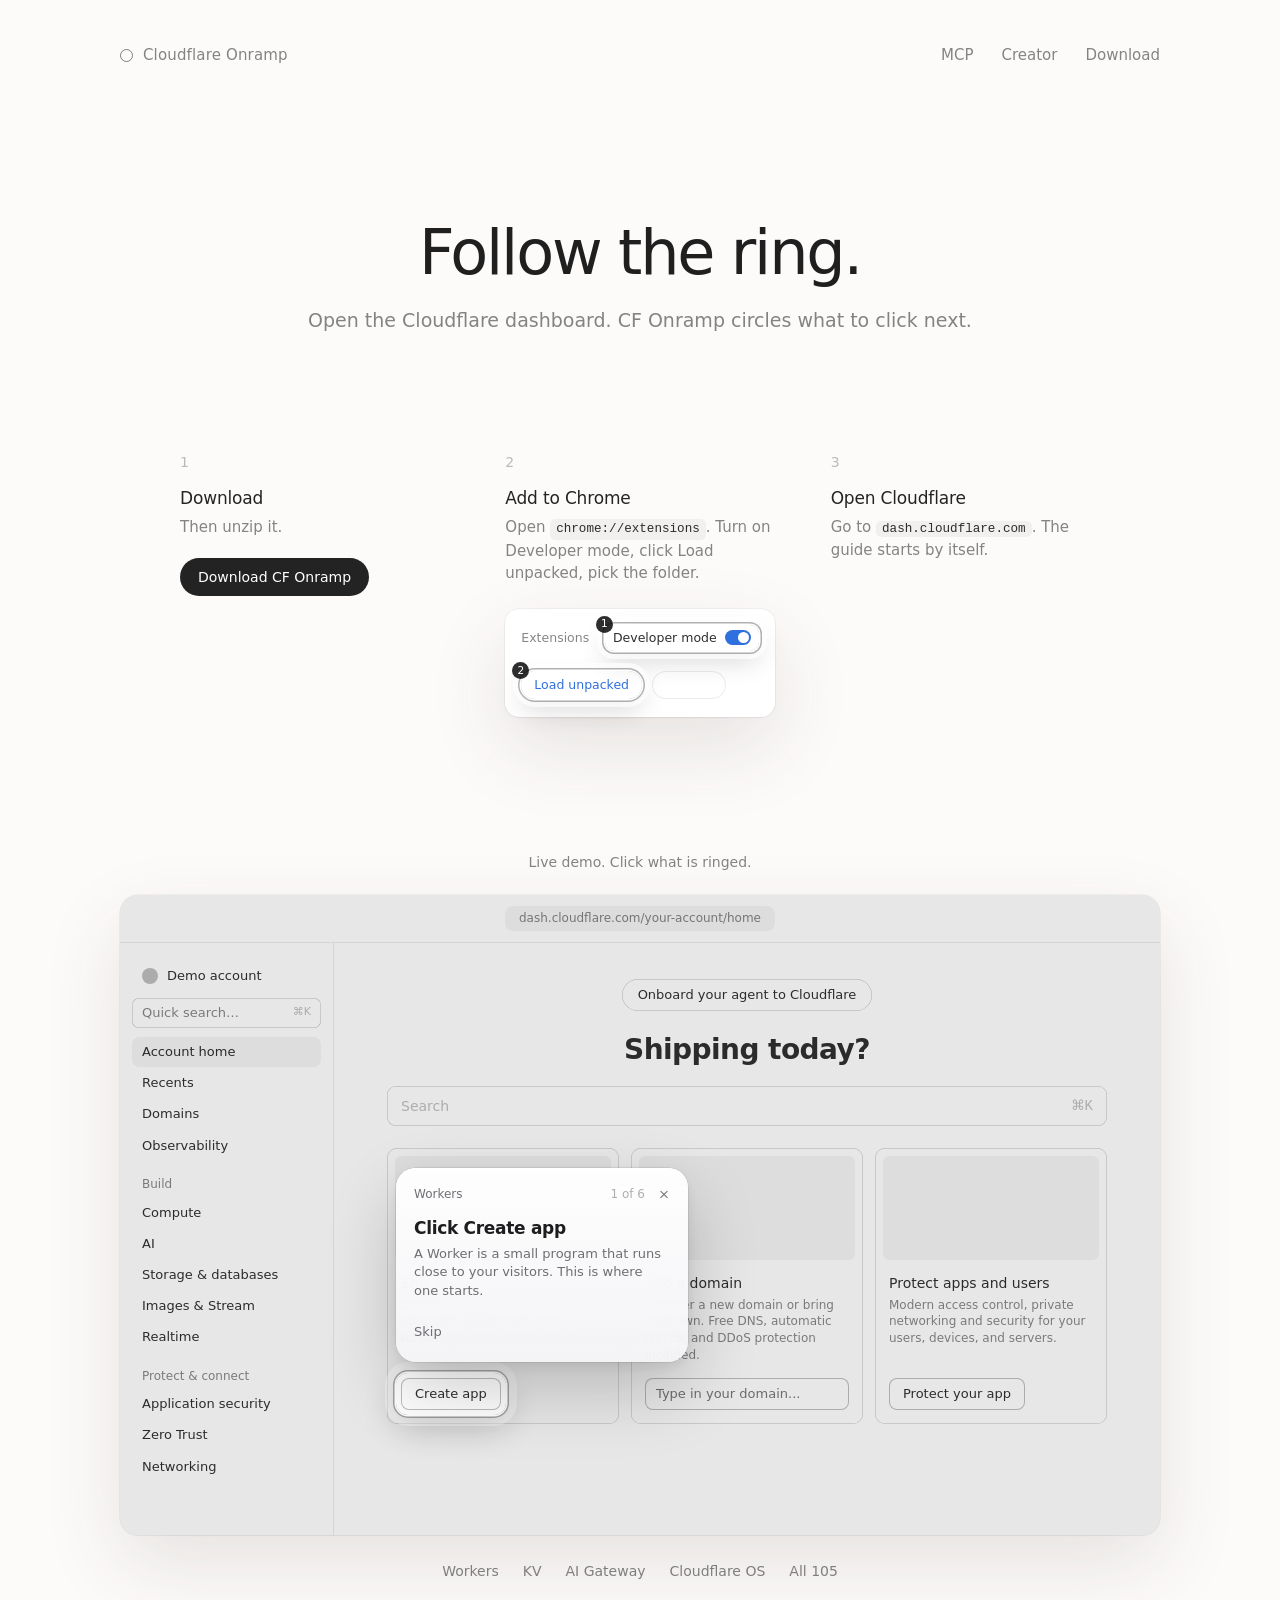
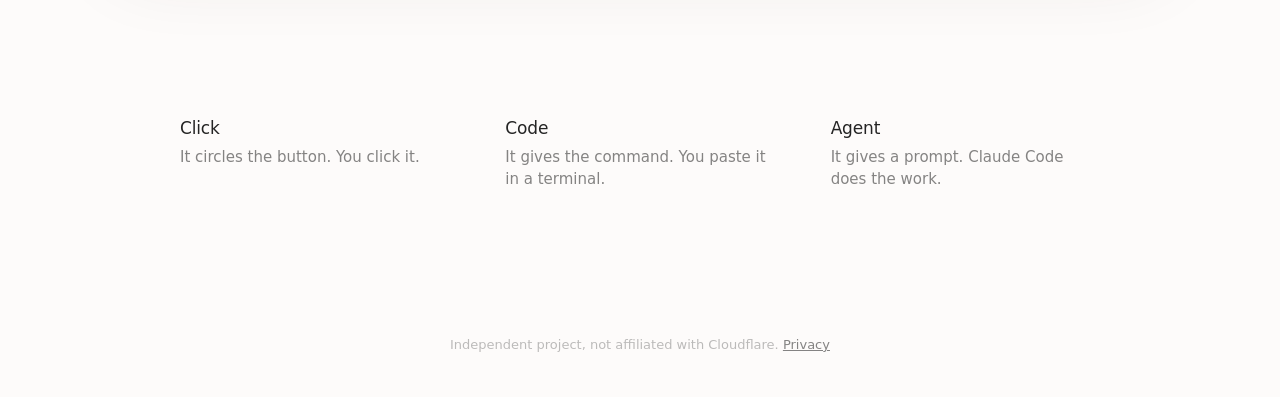
==== index.html @ 6c9c7704 "Publish site" ====
<!doctype html>
<html lang="en">
<head>
<meta charset="utf-8">
<meta name="viewport" content="width=device-width, initial-scale=1">
<meta name="color-scheme" content="light">
<title>Cloudflare Onramp</title>
<meta name="description" content="Open the Cloudflare dashboard. CF Onramp circles what to click next.">
<link rel="icon" href="icons/icon128.png">
<link rel="stylesheet" href="site.css">
</head>
<body>
<header class="nav">
  <a class="brand" href="./"><span class="o"></span>Cloudflare Onramp</a>
  <div class="links">
    <button class="link" id="mcpbtn" aria-expanded="false" aria-controls="mcppop">MCP</button>
    <a class="link" href="https://imjane.top" target="_blank" rel="noopener">Creator</a>
    <a class="link" href="cf-onramp.zip" download>Download</a>
    <div class="pop" id="mcppop" hidden>
      <p>Give Claude Code the same guides. Run once in a terminal.</p>
      <div class="codeblock">
        <pre id="mcp">claude mcp add --transport http onramp /mcp</pre>
        <button class="copyicon" data-copy-from="mcp" aria-label="Copy the command" title="Copy">
          <svg viewBox="0 0 20 20" width="17" height="17" fill="none" stroke="currentColor" stroke-width="1.4" stroke-linecap="round" stroke-linejoin="round" aria-hidden="true"><rect class="a" x="7" y="7" width="9.5" height="9.5" rx="2.2"/><path class="a" d="M13 7V5.7A2.2 2.2 0 0 0 10.8 3.5H5.7A2.2 2.2 0 0 0 3.5 5.7v5.1A2.2 2.2 0 0 0 5.7 13H7"/><path class="b" d="M4.5 10.5l3.5 3.5 7.5-8"/></svg>
        </button>
      </div>
    </div>
  </div>
</header>

<main>
  <section class="hero">
    <h1>Follow the ring.</h1>
    <p class="lede">Open the Cloudflare dashboard. CF Onramp circles what to click next.</p>
  </section>

  <section class="install" id="install" aria-label="Install">
    <div class="step">
      <span class="n">1</span>
      <h2>Download</h2>
      <p>Then unzip it.</p>
      <a class="btn" href="cf-onramp.zip" download>Download CF Onramp</a>
    </div>
    <div class="step">
      <span class="n">2</span>
      <h2>Add to Chrome</h2>
      <p>Open <button class="chip" data-copy="chrome://extensions" title="Copy the address">chrome://extensions</button><span class="said" aria-live="polite"></span>. Turn on Developer mode, click Load unpacked, pick the folder.</p>
      <div class="crx" role="img" aria-label="On the Chrome extensions page, Developer mode is at the top right and Load unpacked at the top left">
        <div class="crx-top"><span class="crx-title">Extensions</span><span class="crx-dev mark" data-n="1">Developer mode<i class="tog"></i></span></div>
        <div class="crx-row"><span class="crx-btn mark" data-n="2">Load unpacked</span><span class="crx-btn ghost"></span></div>
      </div>
    </div>
    <div class="step">
      <span class="n">3</span>
      <h2>Open Cloudflare</h2>
      <p>Go to <a class="chip" href="https://dash.cloudflare.com/" target="_blank" rel="noopener">dash.cloudflare.com</a>. The guide starts by itself.</p>
    </div>
  </section>

  <section class="stage" aria-label="Live demo">
    <p class="cap">Live demo. Click what is ringed.</p>
    <div class="frame" id="frame">
      <div class="bar"><span class="addr" id="addr"></span></div>
      <div class="dash">
        <nav class="side" aria-hidden="true">
          <span class="acct"><i></i>Demo account</span>
          <span class="qs">Quick search…<kbd>⌘K</kbd></span>
          <span class="on">Account home</span><span>Recents</span><span>Domains</span><span>Observability</span>
          <em>Build</em>
          <span>Compute</span><span>AI</span><span>Storage &amp; databases</span><span>Images &amp; Stream</span><span>Realtime</span>
          <em>Protect &amp; connect</em>
          <span>Application security</span><span>Zero Trust</span><span>Networking</span>
        </nav>
        <div class="page" id="page"></div>
      </div>
    </div>
    <div class="try">
      <button data-demo="workers">Workers</button>
      <button data-demo="kv">KV</button>
      <button data-demo="ai-gateway">AI Gateway</button>
      <button data-demo="cloudflare-os">Cloudflare OS</button>
      <button data-demo="*">All 105</button>
    </div>
  </section>

  <section class="ways" aria-label="Three ways to follow a guide">
    <div><h2>Click</h2><p>It circles the button. You click it.</p></div>
    <div><h2>Code</h2><p>It gives the command. You paste it in a terminal.</p></div>
    <div><h2>Agent</h2><p>It gives a prompt. Claude Code does the work.</p></div>
  </section>
</main>

<footer>Independent project, not affiliated with Cloudflare. <a href="privacy.html">Privacy</a></footer>

<script src="data/catalog.js"></script>
<script src="demo.js"></script>
<script src="content.js"></script>
</body>
</html>
---- site.css ----
/* Light, quiet, one object on the page. Warm white paper, regular-weight type, text at 80% black, hairlines, no accent colour. */
:root {
  --paper: #fdfbfa; --raised: #fff; --ink: rgba(0, 0, 0, .82); --muted: rgba(0, 0, 0, .48); --faint: rgba(0, 0, 0, .26); --hair: rgba(0, 0, 0, .08); --fill: rgba(0, 0, 0, .045);
  --blue: #2f6fde;
  --lift: 0 0 0 .5px rgba(0, 0, 0, .08), 0 1px 2px rgba(0, 0, 0, .04), 0 30px 80px rgba(60, 50, 40, .12);
  --ringed: 0 0 0 1.5px #fff, 0 0 0 3px rgba(0, 0, 0, .3), 0 0 0 8px rgba(255, 255, 255, .7), 0 10px 26px rgba(0, 0, 0, .16);
  color-scheme: light;
}
* { box-sizing: border-box; }
html { -webkit-text-size-adjust: 100%; }
body { margin: 0; background: var(--paper); color: var(--ink); font: 400 16px/1.5 -apple-system, BlinkMacSystemFont, "SF Pro Text", "Inter", "Helvetica Neue", system-ui, sans-serif; -webkit-font-smoothing: antialiased; }
a { color: inherit; }
button { font: inherit; color: inherit; }
:focus-visible { outline: 1.5px solid rgba(0, 0, 0, .5); outline-offset: 3px; border-radius: 6px; }

/* nav: two quiet words, well clear of the top edge */
.nav { display: flex; align-items: center; justify-content: space-between; max-width: 1120px; margin: 0 auto; padding: 44px 40px 0; font-size: 15px; }
.brand { display: inline-flex; align-items: center; gap: 10px; color: var(--muted); text-decoration: none; letter-spacing: .01em; }
.o { width: 13px; height: 13px; border-radius: 50%; border: 1.5px solid var(--muted); }
.links { position: relative; display: flex; align-items: center; gap: 28px; }
.link { padding: 0; border: 0; background: none; color: var(--muted); text-decoration: none; cursor: pointer; transition: color .15s; }
.link:hover, .link[aria-expanded=true], .brand:hover { color: var(--ink); }
.pop { position: absolute; top: 36px; right: 0; z-index: 20; width: min(520px, calc(100vw - 40px)); padding: 18px 18px 16px; border-radius: 16px; background: rgba(255, 255, 255, .9); -webkit-backdrop-filter: blur(24px) saturate(160%); backdrop-filter: blur(24px) saturate(160%); box-shadow: var(--lift); }
.pop p { margin: 0 2px 12px; color: var(--muted); font-size: 14px; }
.codeblock { position: relative; }
code, pre, .chip { font-family: ui-monospace, "SF Mono", Menlo, monospace; }
pre { margin: 0; padding: 13px 48px 13px 14px; border-radius: 10px; background: var(--fill); white-space: pre-wrap; word-break: break-word; font-size: 12.5px; line-height: 1.55; color: var(--ink); }
.copyicon { position: absolute; top: 50%; right: 8px; transform: translateY(-50%); width: 32px; height: 32px; border: 0; border-radius: 8px; background: transparent; color: var(--muted); display: grid; place-items: center; cursor: pointer; }
.copyicon:hover { background: var(--fill); color: var(--ink); }
.copyicon .b { display: none; }
.copyicon.ok { color: var(--ink); }
.copyicon.ok .a { display: none; }
.copyicon.ok .b { display: inline; }

/* hero */
.hero { max-width: 720px; margin: 0 auto; padding: clamp(84px, 17vh, 176px) 24px 0; text-align: center; }
h1 { margin: 0; font-size: clamp(38px, 6vw, 62px); line-height: 1.06; font-weight: 500; letter-spacing: -.035em; color: rgba(0, 0, 0, .88); }
.lede { margin: 22px auto 0; max-width: 36em; font-size: clamp(17px, 1.8vw, 19px); line-height: 1.45; color: var(--muted); }

/* install: three quiet columns */
.install { display: grid; grid-template-columns: repeat(3, 1fr); gap: 56px; max-width: 1000px; margin: 0 auto; padding: clamp(72px, 13vh, 132px) 40px 0; }
.step { position: relative; }
.n { display: block; margin-bottom: 14px; color: var(--faint); font-size: 14px; font-variant-numeric: tabular-nums; }
h2 { margin: 0; font-size: 17px; line-height: 1.35; font-weight: 500; letter-spacing: -.01em; color: rgba(0, 0, 0, .86); }
.step p, .ways p { margin: 6px 0 0; color: var(--muted); font-size: 15px; line-height: 1.5; }
.btn { display: inline-flex; align-items: center; height: 38px; margin-top: 20px; padding: 0 18px; border-radius: 19px; background: rgba(0, 0, 0, .86); color: #fff; font-size: 14px; font-weight: 500; text-decoration: none; transition: background .15s; }
.btn:hover { background: #000; }
.chip { display: inline; padding: 1px 6px; border: 0; border-radius: 5px; background: var(--fill); color: var(--ink); font-size: .84em; text-decoration: none; cursor: pointer; user-select: text; -webkit-user-select: text; }
.chip:hover { background: rgba(0, 0, 0, .08); }
.said { margin-left: 6px; font-size: 13px; }
.said:empty { display: none; }

/* a small drawing of chrome://extensions with the two things to click ringed */
.crx { margin-top: 24px; padding: 16px 16px 18px; border-radius: 14px; background: var(--raised); box-shadow: var(--lift); font-size: 12.5px; line-height: 1.3; color: var(--ink); }
.crx-top { display: flex; align-items: center; justify-content: space-between; gap: 10px; }
.crx-title { color: var(--muted); }
.crx-dev { display: inline-flex; align-items: center; gap: 8px; padding: 5px 8px; white-space: nowrap; }
.tog { width: 26px; height: 15px; border-radius: 8px; background: var(--blue); position: relative; flex: none; }
.tog::after { content: ""; position: absolute; right: 2px; top: 2px; width: 11px; height: 11px; border-radius: 50%; background: #fff; }
.crx-row { display: flex; gap: 10px; margin-top: 20px; }
.crx-btn { display: inline-flex; align-items: center; height: 28px; padding: 0 13px; border-radius: 14px; box-shadow: inset 0 0 0 1px var(--hair); color: var(--blue); white-space: nowrap; }
.crx-btn.ghost { width: 74px; }
.mark { position: relative; border-radius: 9px; box-shadow: var(--ringed); }
.crx-btn.mark { border-radius: 14px; }
.mark::after { content: attr(data-n); position: absolute; top: -9px; left: -9px; width: 17px; height: 17px; border-radius: 50%; display: grid; place-items: center; background: rgba(0, 0, 0, .82); color: #fff; font-size: 10.5px; font-weight: 500; }

/* live demo: the one object on the page */
.stage { max-width: 1120px; margin: 0 auto; padding: clamp(84px, 15vh, 150px) 40px 0; }
.cap { margin: 0 0 22px; text-align: center; color: var(--muted); font-size: 14px; }
.frame { position: relative; height: 640px; border-radius: 18px; overflow: hidden; background: var(--raised); box-shadow: var(--lift); display: flex; flex-direction: column; font-size: 14px; line-height: 1.4; }
.frame .bar { flex: none; display: flex; justify-content: center; padding: 11px 14px; border-bottom: .5px solid var(--hair); }
.addr { max-width: 100%; padding: 4px 14px; border-radius: 8px; background: var(--fill); color: var(--muted); font-size: 12px; white-space: nowrap; overflow: hidden; text-overflow: ellipsis; }
.dash { flex: 1; display: flex; min-height: 0; position: relative; }
.side { flex: none; width: 214px; padding: 18px 12px; border-right: .5px solid var(--hair); display: flex; flex-direction: column; gap: 1px; font-size: 13px; overflow: hidden; }
.side span { padding: 6px 10px; border-radius: 7px; white-space: nowrap; }
.side .on { background: var(--fill); }
.side em { font-style: normal; color: var(--muted); padding: 14px 10px 4px; font-size: 12px; }
.side .acct { display: flex; align-items: center; gap: 9px; font-weight: 500; margin-bottom: 6px; }
.side .acct i { width: 16px; height: 16px; border-radius: 50%; background: var(--faint); }
.side .qs { display: flex; justify-content: space-between; margin-bottom: 8px; box-shadow: inset 0 0 0 .5px var(--faint); color: var(--muted); }
.side kbd { font: inherit; font-size: 11px; color: var(--faint); }
.page { flex: 1; min-width: 0; padding: 36px 40px; overflow: auto; position: relative; }
.page h1 { font-size: 22px; line-height: 1.2; letter-spacing: -.02em; font-weight: 600; margin: 0 0 4px; text-align: left; color: var(--ink); }
.page h2 { font-size: 15px; line-height: 1.3; letter-spacing: 0; font-weight: 600; margin: 22px 0 6px; color: var(--ink); }
.page p { margin: 4px 0; color: var(--muted); }
.page .row { display: flex; flex-wrap: wrap; align-items: center; gap: 10px; margin: 16px 0; }
.page .row.end { justify-content: flex-end; }
.page button, .page .btn2 { display: inline-flex; align-items: center; height: 32px; padding: 0 13px; border-radius: 8px; border: .5px solid var(--faint); background: var(--raised); color: var(--ink); font: inherit; font-size: 13px; font-weight: 500; text-decoration: none; cursor: pointer; }
.page .pri { background: var(--blue); border-color: transparent; color: #fff; }
.page .opt { display: flex; width: min(340px, 100%); height: 44px; margin: 8px 0; }
.page a:not(.btn2) { color: var(--blue); text-decoration: none; }
.page label { display: block; margin: 14px 0 5px; font-size: 13px; font-weight: 600; }
.page input, .page select { height: 32px; width: min(300px, 100%); padding: 0 10px; border-radius: 8px; border: .5px solid var(--faint); background: var(--raised); color: var(--ink); font: inherit; font-size: 13px; }
.page .fieldbox { display: flex; align-items: center; height: 36px; padding: 0 10px; border-radius: 8px; border: .5px solid var(--faint); color: var(--muted); font-size: 13px; }
.page .fieldbox input { width: auto; height: 30px; padding: 0; border: 0; background: transparent; }
.page .empty { margin-top: 26px; padding: 34px 20px; border: .5px dashed var(--faint); border-radius: 12px; text-align: center; color: var(--faint); }
.page [role=dialog] { position: absolute; left: 50%; top: 44px; transform: translateX(-50%); width: min(400px, calc(100% - 32px)); padding: 20px 22px; border-radius: 14px; background: var(--raised); box-shadow: 0 0 0 .5px var(--hair), 0 24px 60px rgba(0, 0, 0, .18); z-index: 2; }
.page [role=dialog] h2 { margin-top: 0; font-size: 17px; }
.page .veil { position: absolute; inset: 0; background: rgba(0, 0, 0, .1); z-index: 1; }
.wiz { max-width: 520px; margin-top: 18px; overflow: hidden; border-radius: 12px; box-shadow: inset 0 0 0 .5px var(--faint); }
.slides { display: flex; transition: transform .3s ease; }
.slides section { flex: none; width: 100%; padding: 4px 22px 18px; }
.page .li { margin: 10px 0; padding: 11px 13px; border-radius: 9px; box-shadow: inset 0 0 0 .5px var(--hair); font-size: 13px; color: var(--muted); }
.page .li strong { color: var(--ink); font-weight: 500; }
/* account home, as on a new Cloudflare account */
.home { text-align: center; }
.home .onb { display: inline-block; padding: 7px 16px; border-radius: 18px; box-shadow: inset 0 0 0 .5px var(--faint); font-size: 13px; font-weight: 500; }
.home h1 { text-align: center; font-size: 28px; margin: 22px 0 20px; }
.home .hs { display: flex; justify-content: space-between; align-items: center; max-width: 720px; margin: 0 auto; height: 40px; padding: 0 14px; border-radius: 9px; box-shadow: inset 0 0 0 .5px var(--faint); color: var(--faint); }
.home .cards { display: grid; grid-template-columns: repeat(3, 1fr); gap: 12px; max-width: 720px; margin: 22px auto 0; text-align: left; }
.home .c { padding: 8px 8px 14px; border-radius: 10px; box-shadow: inset 0 0 0 .5px var(--faint); display: flex; flex-direction: column; }
.home .art { height: 104px; border-radius: 6px; background: var(--fill); margin-bottom: 14px; }
.home .c h2 { margin: 0 6px 4px; font-size: 14px; font-weight: 500; }
.home .c p { margin: 0 6px 14px; font-size: 12px; line-height: 1.4; flex: 1; }
.home .c button, .home .c input { margin: 0 6px; align-self: flex-start; }
.home .c input { width: calc(100% - 12px); }

.try { display: flex; flex-wrap: wrap; justify-content: center; gap: 24px; margin-top: 26px; }
.try button { padding: 0; border: 0; background: none; color: var(--muted); font-size: 14px; cursor: pointer; transition: color .15s; }
.try button:hover { color: var(--ink); }

/* three ways, said plainly */
.ways { display: grid; grid-template-columns: repeat(3, 1fr); gap: 56px; max-width: 1000px; margin: 0 auto; padding: clamp(84px, 15vh, 150px) 40px 0; }

footer { max-width: 1120px; margin: 0 auto; padding: clamp(96px, 16vh, 160px) 40px 44px; color: var(--faint); font-size: 13px; text-align: center; }
footer a { color: var(--muted); }
.doc { max-width: 640px; margin: 0 auto; padding: clamp(64px, 13vh, 130px) 24px 0; }
.doc h1 { font-size: clamp(30px, 5vw, 40px); }
.doc h2 { font-size: 17px; margin-top: 40px; }
.doc p, .doc li { color: var(--muted); }
.doc ul { padding-left: 1.2em; }

@media (max-width: 820px) {
  .nav { padding: 30px 22px 0; }
  .links { gap: 18px; }
  .install, .ways { grid-template-columns: 1fr; gap: 44px; padding-left: 24px; padding-right: 24px; }
  .stage, footer { padding-left: 16px; padding-right: 16px; }
  .side { display: none; }
  .frame { height: 700px; }
  .page { padding: 24px 18px; }
  .home .cards { grid-template-columns: 1fr; }
  .home .art { height: 64px; }
}
@media (prefers-reduced-motion: reduce) { * { transition: none !important; } }
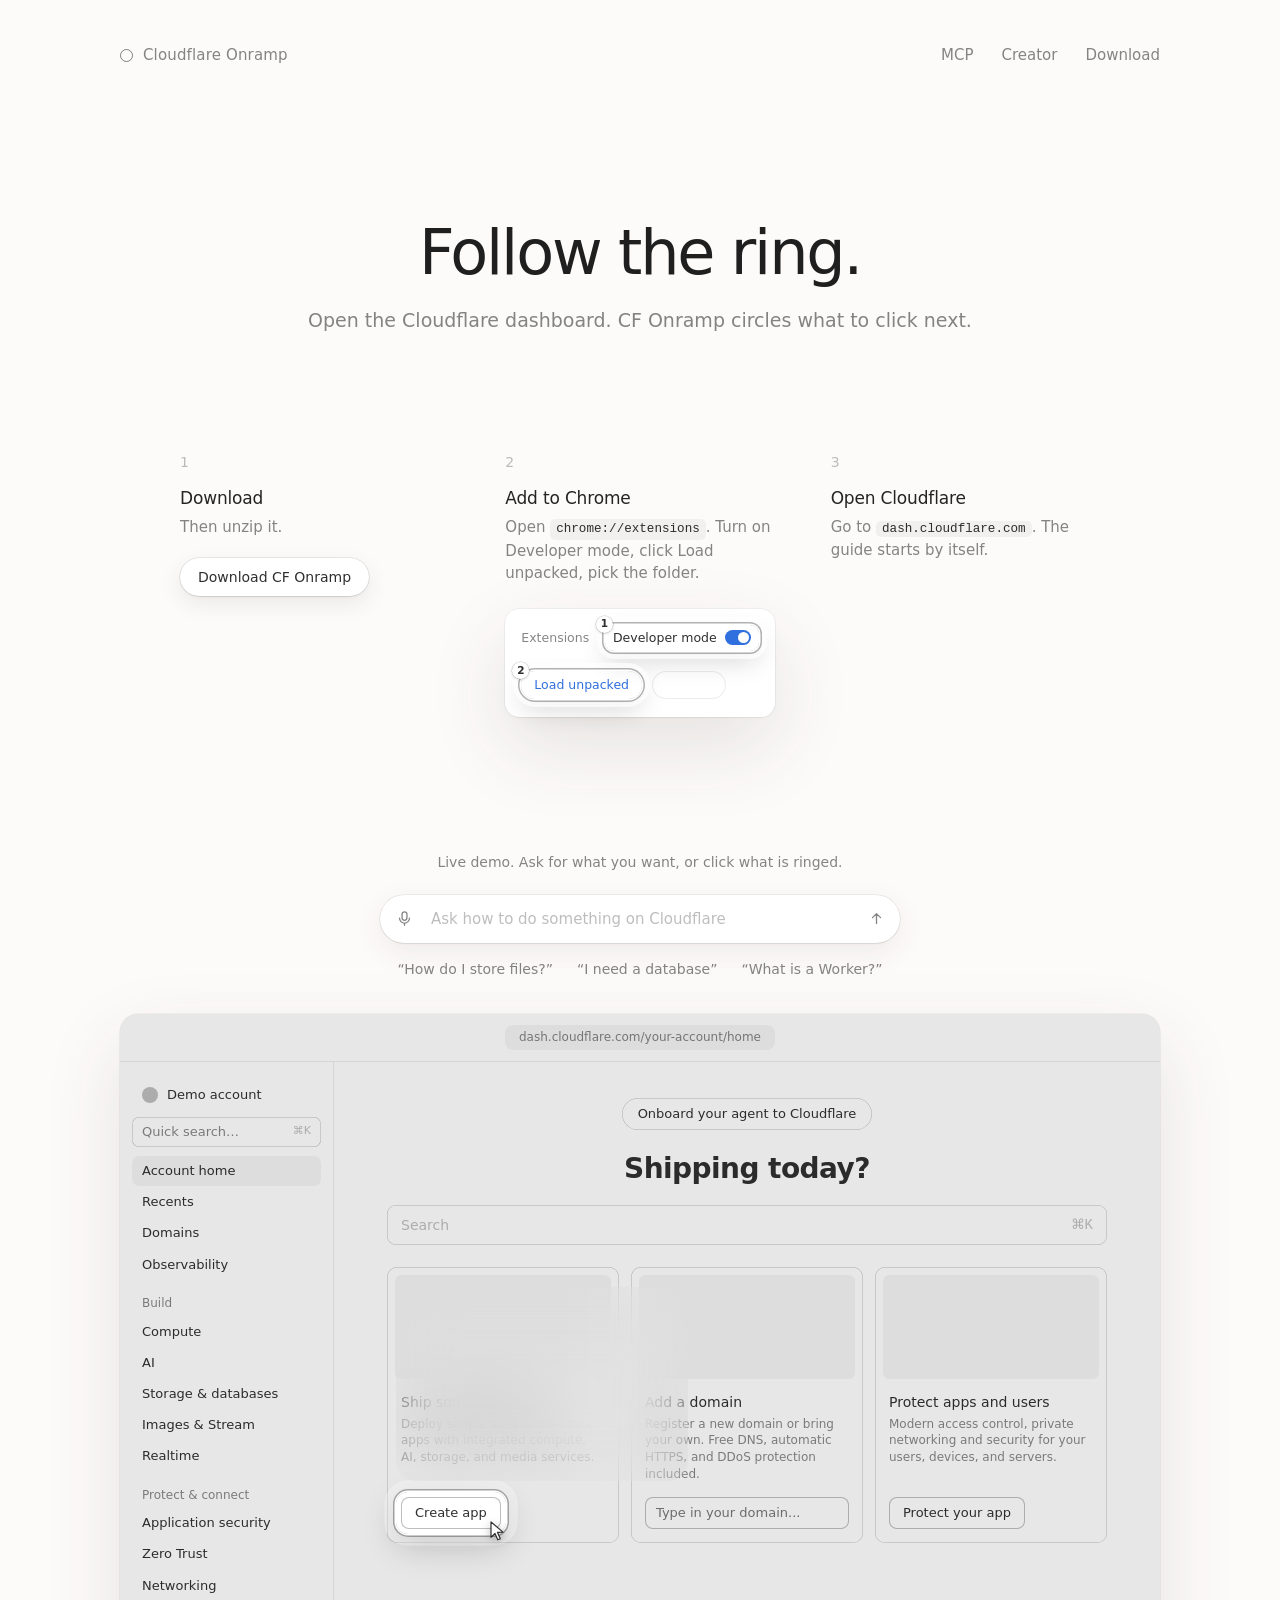
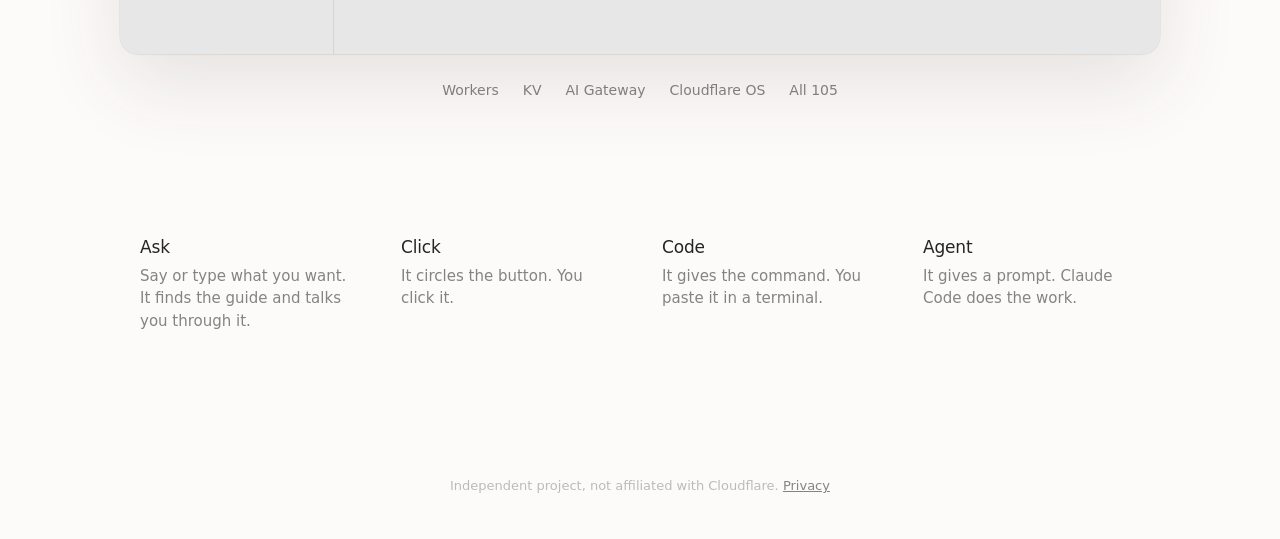
==== commit 03af4dd0: "Publish site" ====
--- a/index.html
+++ b/index.html
@@ -5,7 +5,7 @@
 <meta name="viewport" content="width=device-width, initial-scale=1">
 <meta name="color-scheme" content="light">
 <title>Cloudflare Onramp</title>
-<meta name="description" content="Open the Cloudflare dashboard. CF Onramp circles what to click next.">
+<meta name="description" content="Ask how to do something on Cloudflare. CF Onramp circles what to click next.">
 <link rel="icon" href="icons/icon128.png">
 <link rel="stylesheet" href="site.css">
 </head>
@@ -58,7 +58,21 @@
   </section>
 
   <section class="stage" aria-label="Live demo">
-    <p class="cap">Live demo. Click what is ringed.</p>
+    <p class="cap">Live demo. Ask for what you want, or click what is ringed.</p>
+    <form class="askbar" id="askbar" autocomplete="off">
+      <button type="button" class="askic" id="askmic" aria-label="Ask by voice" title="Ask by voice">
+        <svg viewBox="0 0 16 16" width="17" height="17" fill="none" stroke="currentColor" stroke-width="1.25" stroke-linecap="round" stroke-linejoin="round" aria-hidden="true"><rect x="5.7" y="1.7" width="4.6" height="8" rx="2.3"/><path d="M3.3 7.6a4.7 4.7 0 0 0 9.4 0M8 12.4v2"/></svg>
+      </button>
+      <input id="askq" type="text" maxlength="200" placeholder="Ask how to do something on Cloudflare" aria-label="Ask how to do something on Cloudflare">
+      <button class="askic" aria-label="Ask" title="Ask">
+        <svg viewBox="0 0 16 16" width="17" height="17" fill="none" stroke="currentColor" stroke-width="1.25" stroke-linecap="round" stroke-linejoin="round" aria-hidden="true"><path d="M8 12.6V3.4M4.2 7.2L8 3.4l3.8 3.8"/></svg>
+      </button>
+    </form>
+    <div class="asks">
+      <button data-ask="How do I store files?">“How do I store files?”</button>
+      <button data-ask="I need a database">“I need a database”</button>
+      <button data-ask="What is a Worker?">“What is a Worker?”</button>
+    </div>
     <div class="frame" id="frame">
       <div class="bar"><span class="addr" id="addr"></span></div>
       <div class="dash">
@@ -83,7 +97,8 @@
     </div>
   </section>
 
-  <section class="ways" aria-label="Three ways to follow a guide">
+  <section class="ways" aria-label="Four ways to follow a guide">
+    <div><h2>Ask</h2><p>Say or type what you want. It finds the guide and talks you through it.</p></div>
     <div><h2>Click</h2><p>It circles the button. You click it.</p></div>
     <div><h2>Code</h2><p>It gives the command. You paste it in a terminal.</p></div>
     <div><h2>Agent</h2><p>It gives a prompt. Claude Code does the work.</p></div>
@@ -93,6 +108,7 @@
 <footer>Independent project, not affiliated with Cloudflare. <a href="privacy.html">Privacy</a></footer>
 
 <script src="data/catalog.js"></script>
+<script src="voice.js"></script>
 <script src="demo.js"></script>
 <script src="content.js"></script>
 </body>
--- a/site.css
+++ b/site.css
@@ -43,8 +43,8 @@
 .n { display: block; margin-bottom: 14px; color: var(--faint); font-size: 14px; font-variant-numeric: tabular-nums; }
 h2 { margin: 0; font-size: 17px; line-height: 1.35; font-weight: 500; letter-spacing: -.01em; color: rgba(0, 0, 0, .86); }
 .step p, .ways p { margin: 6px 0 0; color: var(--muted); font-size: 15px; line-height: 1.5; }
-.btn { display: inline-flex; align-items: center; height: 38px; margin-top: 20px; padding: 0 18px; border-radius: 19px; background: rgba(0, 0, 0, .86); color: #fff; font-size: 14px; font-weight: 500; text-decoration: none; transition: background .15s; }
-.btn:hover { background: #000; }
+.btn { display: inline-flex; align-items: center; height: 38px; margin-top: 20px; padding: 0 18px; border-radius: 19px; background: #fff; color: var(--ink); font-size: 14px; font-weight: 500; text-decoration: none; box-shadow: 0 0 0 .5px rgba(0, 0, 0, .14), 0 1px 2px rgba(0, 0, 0, .08), 0 8px 22px rgba(60, 50, 40, .09); transition: box-shadow .15s; }
+.btn:hover { box-shadow: 0 0 0 .5px rgba(0, 0, 0, .2), 0 2px 4px rgba(0, 0, 0, .1), 0 12px 28px rgba(60, 50, 40, .14); }
 .chip { display: inline; padding: 1px 6px; border: 0; border-radius: 5px; background: var(--fill); color: var(--ink); font-size: .84em; text-decoration: none; cursor: pointer; user-select: text; -webkit-user-select: text; }
 .chip:hover { background: rgba(0, 0, 0, .08); }
 .said { margin-left: 6px; font-size: 13px; }
@@ -62,11 +62,20 @@
 .crx-btn.ghost { width: 74px; }
 .mark { position: relative; border-radius: 9px; box-shadow: var(--ringed); }
 .crx-btn.mark { border-radius: 14px; }
-.mark::after { content: attr(data-n); position: absolute; top: -9px; left: -9px; width: 17px; height: 17px; border-radius: 50%; display: grid; place-items: center; background: rgba(0, 0, 0, .82); color: #fff; font-size: 10.5px; font-weight: 500; }
+.mark::after { content: attr(data-n); position: absolute; top: -9px; left: -9px; width: 17px; height: 17px; border-radius: 50%; display: grid; place-items: center; background: #fff; color: var(--ink); box-shadow: 0 0 0 .5px rgba(0, 0, 0, .2), 0 1px 3px rgba(0, 0, 0, .14); font-size: 10.5px; font-weight: 600; }
 
 /* live demo: the one object on the page */
 .stage { max-width: 1120px; margin: 0 auto; padding: clamp(84px, 15vh, 150px) 40px 0; }
 .cap { margin: 0 0 22px; text-align: center; color: var(--muted); font-size: 14px; }
+/* ask: one quiet field above the demo; what you ask plays out in the frame below */
+.askbar { display: flex; align-items: center; gap: 2px; max-width: 520px; height: 48px; margin: 0 auto; padding: 0 7px; border-radius: 24px; background: #fff; box-shadow: 0 0 0 .5px rgba(0, 0, 0, .12), 0 1px 2px rgba(0, 0, 0, .06), 0 10px 30px rgba(60, 50, 40, .08); transition: box-shadow .15s; }
+.askbar:focus-within { box-shadow: 0 0 0 .5px rgba(0, 0, 0, .26), 0 1px 2px rgba(0, 0, 0, .08), 0 12px 34px rgba(60, 50, 40, .12); }
+.askbar input { flex: 1; min-width: 0; height: 100%; padding: 0 8px; border: 0; outline: none; background: transparent; color: var(--ink); font: inherit; font-size: 15px; }
+.askbar input::placeholder { color: var(--faint); }
+.askic { flex: none; width: 34px; height: 34px; padding: 0; border: 0; border-radius: 17px; background: transparent; color: var(--muted); display: grid; place-items: center; cursor: pointer; transition: background .15s, color .15s; }
+.askic:hover { background: var(--fill); color: var(--ink); }
+.askic[hidden] { display: none; }
+.askic[hidden] + input { padding-left: 14px; }
 .frame { position: relative; height: 640px; border-radius: 18px; overflow: hidden; background: var(--raised); box-shadow: var(--lift); display: flex; flex-direction: column; font-size: 14px; line-height: 1.4; }
 .frame .bar { flex: none; display: flex; justify-content: center; padding: 11px 14px; border-bottom: .5px solid var(--hair); }
 .addr { max-width: 100%; padding: 4px 14px; border-radius: 8px; background: var(--fill); color: var(--muted); font-size: 12px; white-space: nowrap; overflow: hidden; text-overflow: ellipsis; }
@@ -115,12 +124,13 @@
 .home .c button, .home .c input { margin: 0 6px; align-self: flex-start; }
 .home .c input { width: calc(100% - 12px); }
 
-.try { display: flex; flex-wrap: wrap; justify-content: center; gap: 24px; margin-top: 26px; }
-.try button { padding: 0; border: 0; background: none; color: var(--muted); font-size: 14px; cursor: pointer; transition: color .15s; }
-.try button:hover { color: var(--ink); }
+.try, .asks { display: flex; flex-wrap: wrap; justify-content: center; gap: 12px 24px; margin-top: 26px; }
+.asks { margin: 16px 0 34px; }
+.try button, .asks button { padding: 0; border: 0; background: none; color: var(--muted); font-size: 14px; cursor: pointer; transition: color .15s; }
+.try button:hover, .asks button:hover { color: var(--ink); }
 
-/* three ways, said plainly */
-.ways { display: grid; grid-template-columns: repeat(3, 1fr); gap: 56px; max-width: 1000px; margin: 0 auto; padding: clamp(84px, 15vh, 150px) 40px 0; }
+/* four ways, said plainly */
+.ways { display: grid; grid-template-columns: repeat(4, 1fr); gap: 44px; max-width: 1080px; margin: 0 auto; padding: clamp(84px, 15vh, 150px) 40px 0; }
 
 footer { max-width: 1120px; margin: 0 auto; padding: clamp(96px, 16vh, 160px) 40px 44px; color: var(--faint); font-size: 13px; text-align: center; }
 footer a { color: var(--muted); }
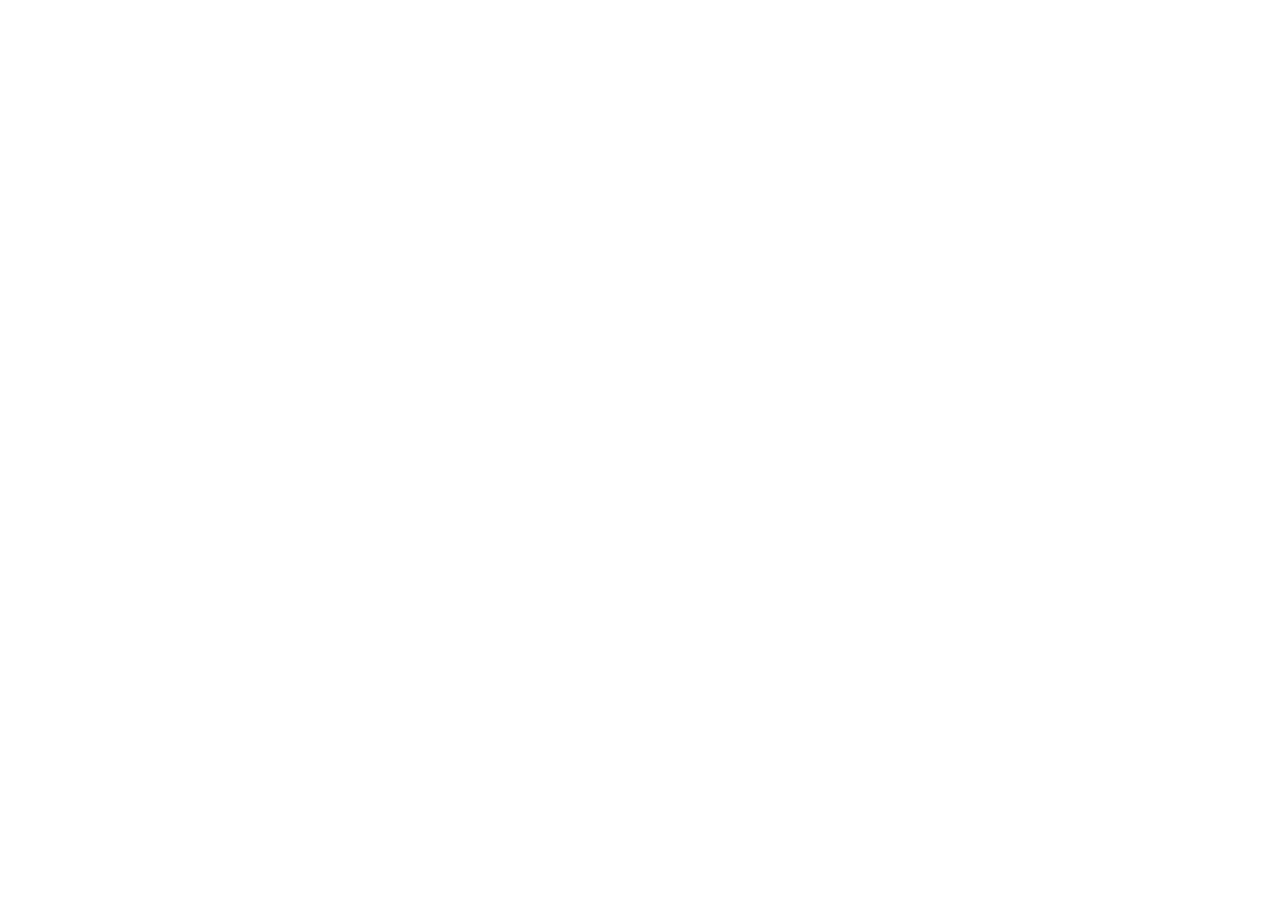
==== commit 9f8489ac: "Forward to the Worker: https://onramp.janezhang555l.workers.dev" ====
--- a/index.html
+++ b/index.html
@@ -3,113 +3,11 @@
 <head>
 <meta charset="utf-8">
 <meta name="viewport" content="width=device-width, initial-scale=1">
-<meta name="color-scheme" content="light">
 <title>Cloudflare Onramp</title>
-<meta name="description" content="Ask how to do something on Cloudflare. CF Onramp circles what to click next.">
-<link rel="icon" href="icons/icon128.png">
-<link rel="stylesheet" href="site.css">
+<link rel="canonical" href="https://onramp.janezhang555l.workers.dev/">
+<meta http-equiv="refresh" content="0; url=https://onramp.janezhang555l.workers.dev/">
+<script>location.replace('https://onramp.janezhang555l.workers.dev/' + location.search + location.hash);</script>
+<style>body{margin:0;min-height:100vh;display:grid;place-items:center;font:15px -apple-system,system-ui,sans-serif;color:rgba(0,0,0,.5);background:#fdfbfa}a{color:inherit}</style>
 </head>
-<body>
-<header class="nav">
-  <a class="brand" href="./"><span class="o"></span>Cloudflare Onramp</a>
-  <div class="links">
-    <button class="link" id="mcpbtn" aria-expanded="false" aria-controls="mcppop">MCP</button>
-    <a class="link" href="https://imjane.top" target="_blank" rel="noopener">Creator</a>
-    <a class="link" href="cf-onramp.zip" download>Download</a>
-    <div class="pop" id="mcppop" hidden>
-      <p>Give Claude Code the same guides. Run once in a terminal.</p>
-      <div class="codeblock">
-        <pre id="mcp">claude mcp add --transport http onramp /mcp</pre>
-        <button class="copyicon" data-copy-from="mcp" aria-label="Copy the command" title="Copy">
-          <svg viewBox="0 0 20 20" width="17" height="17" fill="none" stroke="currentColor" stroke-width="1.4" stroke-linecap="round" stroke-linejoin="round" aria-hidden="true"><rect class="a" x="7" y="7" width="9.5" height="9.5" rx="2.2"/><path class="a" d="M13 7V5.7A2.2 2.2 0 0 0 10.8 3.5H5.7A2.2 2.2 0 0 0 3.5 5.7v5.1A2.2 2.2 0 0 0 5.7 13H7"/><path class="b" d="M4.5 10.5l3.5 3.5 7.5-8"/></svg>
-        </button>
-      </div>
-    </div>
-  </div>
-</header>
-
-<main>
-  <section class="hero">
-    <h1>Follow the ring.</h1>
-    <p class="lede">Open the Cloudflare dashboard. CF Onramp circles what to click next.</p>
-  </section>
-
-  <section class="install" id="install" aria-label="Install">
-    <div class="step">
-      <span class="n">1</span>
-      <h2>Download</h2>
-      <p>Then unzip it.</p>
-      <a class="btn" href="cf-onramp.zip" download>Download CF Onramp</a>
-    </div>
-    <div class="step">
-      <span class="n">2</span>
-      <h2>Add to Chrome</h2>
-      <p>Open <button class="chip" data-copy="chrome://extensions" title="Copy the address">chrome://extensions</button><span class="said" aria-live="polite"></span>. Turn on Developer mode, click Load unpacked, pick the folder.</p>
-      <div class="crx" role="img" aria-label="On the Chrome extensions page, Developer mode is at the top right and Load unpacked at the top left">
-        <div class="crx-top"><span class="crx-title">Extensions</span><span class="crx-dev mark" data-n="1">Developer mode<i class="tog"></i></span></div>
-        <div class="crx-row"><span class="crx-btn mark" data-n="2">Load unpacked</span><span class="crx-btn ghost"></span></div>
-      </div>
-    </div>
-    <div class="step">
-      <span class="n">3</span>
-      <h2>Open Cloudflare</h2>
-      <p>Go to <a class="chip" href="https://dash.cloudflare.com/" target="_blank" rel="noopener">dash.cloudflare.com</a>. The guide starts by itself.</p>
-    </div>
-  </section>
-
-  <section class="stage" aria-label="Live demo">
-    <p class="cap">Live demo. Ask for what you want, or click what is ringed.</p>
-    <form class="askbar" id="askbar" autocomplete="off">
-      <button type="button" class="askic" id="askmic" aria-label="Ask by voice" title="Ask by voice">
-        <svg viewBox="0 0 16 16" width="17" height="17" fill="none" stroke="currentColor" stroke-width="1.25" stroke-linecap="round" stroke-linejoin="round" aria-hidden="true"><rect x="5.7" y="1.7" width="4.6" height="8" rx="2.3"/><path d="M3.3 7.6a4.7 4.7 0 0 0 9.4 0M8 12.4v2"/></svg>
-      </button>
-      <input id="askq" type="text" maxlength="200" placeholder="Ask how to do something on Cloudflare" aria-label="Ask how to do something on Cloudflare">
-      <button class="askic" aria-label="Ask" title="Ask">
-        <svg viewBox="0 0 16 16" width="17" height="17" fill="none" stroke="currentColor" stroke-width="1.25" stroke-linecap="round" stroke-linejoin="round" aria-hidden="true"><path d="M8 12.6V3.4M4.2 7.2L8 3.4l3.8 3.8"/></svg>
-      </button>
-    </form>
-    <div class="asks">
-      <button data-ask="How do I store files?">“How do I store files?”</button>
-      <button data-ask="I need a database">“I need a database”</button>
-      <button data-ask="What is a Worker?">“What is a Worker?”</button>
-    </div>
-    <div class="frame" id="frame">
-      <div class="bar"><span class="addr" id="addr"></span></div>
-      <div class="dash">
-        <nav class="side" aria-hidden="true">
-          <span class="acct"><i></i>Demo account</span>
-          <span class="qs">Quick search…<kbd>⌘K</kbd></span>
-          <span class="on">Account home</span><span>Recents</span><span>Domains</span><span>Observability</span>
-          <em>Build</em>
-          <span>Compute</span><span>AI</span><span>Storage &amp; databases</span><span>Images &amp; Stream</span><span>Realtime</span>
-          <em>Protect &amp; connect</em>
-          <span>Application security</span><span>Zero Trust</span><span>Networking</span>
-        </nav>
-        <div class="page" id="page"></div>
-      </div>
-    </div>
-    <div class="try">
-      <button data-demo="workers">Workers</button>
-      <button data-demo="kv">KV</button>
-      <button data-demo="ai-gateway">AI Gateway</button>
-      <button data-demo="cloudflare-os">Cloudflare OS</button>
-      <button data-demo="*">All 105</button>
-    </div>
-  </section>
-
-  <section class="ways" aria-label="Four ways to follow a guide">
-    <div><h2>Ask</h2><p>Say or type what you want. It finds the guide and talks you through it.</p></div>
-    <div><h2>Click</h2><p>It circles the button. You click it.</p></div>
-    <div><h2>Code</h2><p>It gives the command. You paste it in a terminal.</p></div>
-    <div><h2>Agent</h2><p>It gives a prompt. Claude Code does the work.</p></div>
-  </section>
-</main>
-
-<footer>Independent project, not affiliated with Cloudflare. <a href="privacy.html">Privacy</a></footer>
-
-<script src="data/catalog.js"></script>
-<script src="voice.js"></script>
-<script src="demo.js"></script>
-<script src="content.js"></script>
-</body>
+<body><p>Cloudflare Onramp has moved to <a href="https://onramp.janezhang555l.workers.dev/">onramp.janezhang555l.workers.dev</a>.</p></body>
 </html>
